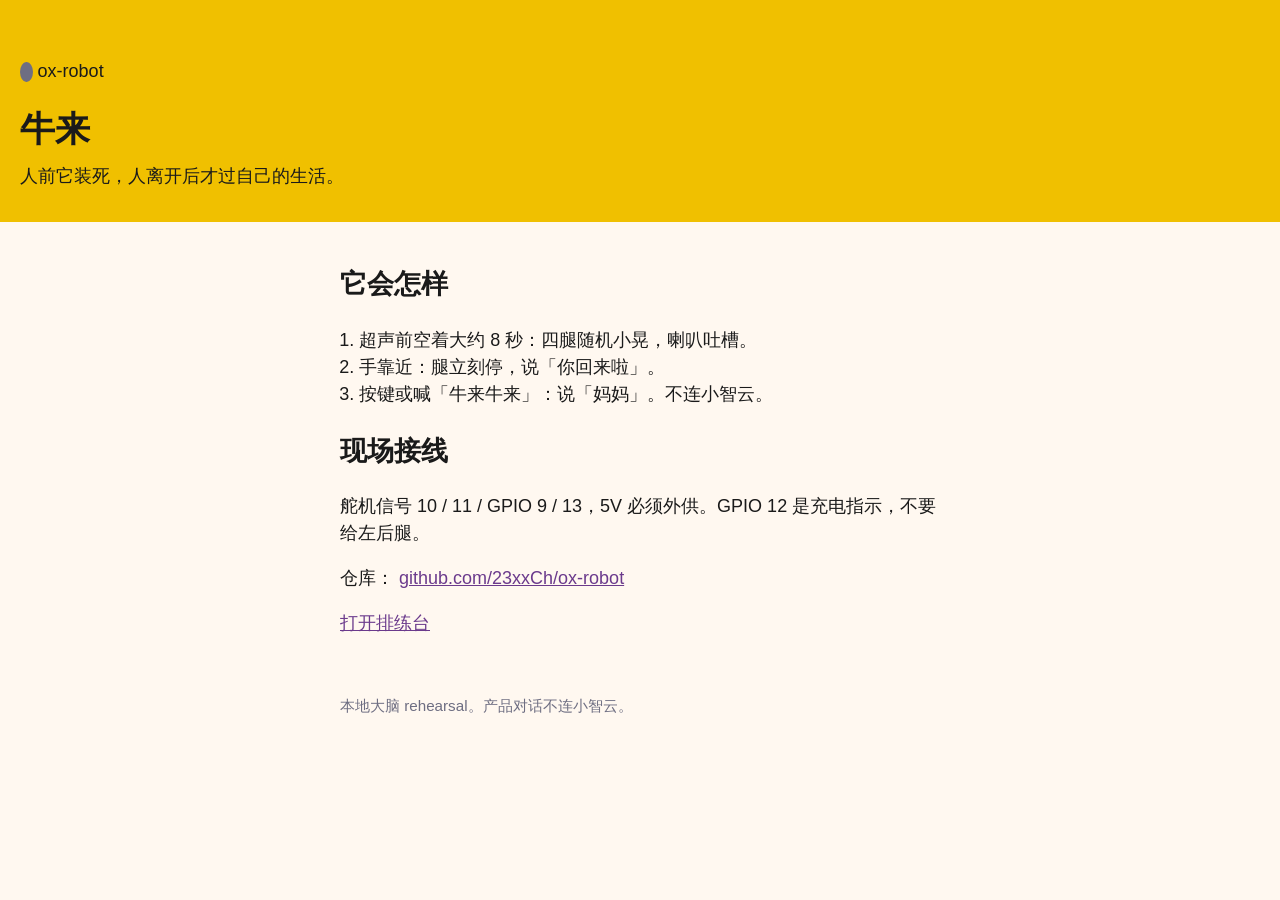
==== brain/app/web/life.html @ 6cf04709 "Add the public 牛来 /life page with red-green tests. GET /life is a static product page: freeze, greet" ====
<!DOCTYPE html>
<html lang="zh-CN">
  <head>
    <meta charset="utf-8" />
    <meta name="viewport" content="width=device-width, initial-scale=1" />
    <title>牛来 · 会装死的潮玩</title>
    <style>
      :root {
        --fur: #f0c000;
        --snout: #e8a8c8;
        --ink: #1a1a1a;
        --paper: #fff8f0;
        --mute: #6e6e82;
      }
      * { box-sizing: border-box; }
      body {
        margin: 0;
        font: 18px/1.5 "Segoe UI", "PingFang SC", sans-serif;
        background: var(--paper);
        color: var(--ink);
      }
      header {
        background: var(--fur);
        padding: 2.5rem 1.25rem 2rem;
      }
      main, footer { max-width: 40rem; margin: 0 auto; padding: 1.25rem; }
      h1 { margin: 0 0 0.4rem; font-size: 2.2rem; }
      .lede { margin: 0; font-size: 1.15rem; }
      ol { padding-left: 1.2rem; }
      a { color: #6b3a8c; }
      .note { color: var(--mute); font-size: 0.95rem; }
      .horn { display: inline-block; width: 0.7em; height: 1.1em; background: var(--mute); border-radius: 50%; vertical-align: middle; }
    </style>
  </head>
  <body>
    <header>
      <p><span class="horn" aria-hidden="true"></span> ox-robot</p>
      <h1>牛来</h1>
      <p class="lede">人前它装死，人离开后才过自己的生活。</p>
    </header>
    <main>
      <h2>它会怎样</h2>
      <ol>
        <li>超声前空着大约 8 秒：四腿随机小晃，喇叭吐槽。</li>
        <li>手靠近：腿立刻停，说「你回来啦」。</li>
        <li>按键或喊「牛来牛来」：说「妈妈」。不连小智云。</li>
      </ol>
      <h2>现场接线</h2>
      <p>舵机信号 10 / 11 / GPIO 9 / 13，5V 必须外供。GPIO 12 是充电指示，不要给左后腿。</p>
      <p>
        仓库：
        <a href="https://github.com/23xxCh/ox-robot">github.com/23xxCh/ox-robot</a>
      </p>
      <p><a href="/">打开排练台</a></p>
    </main>
    <footer class="note">本地大脑 rehearsal。产品对话不连小智云。</footer>
  </body>
</html>
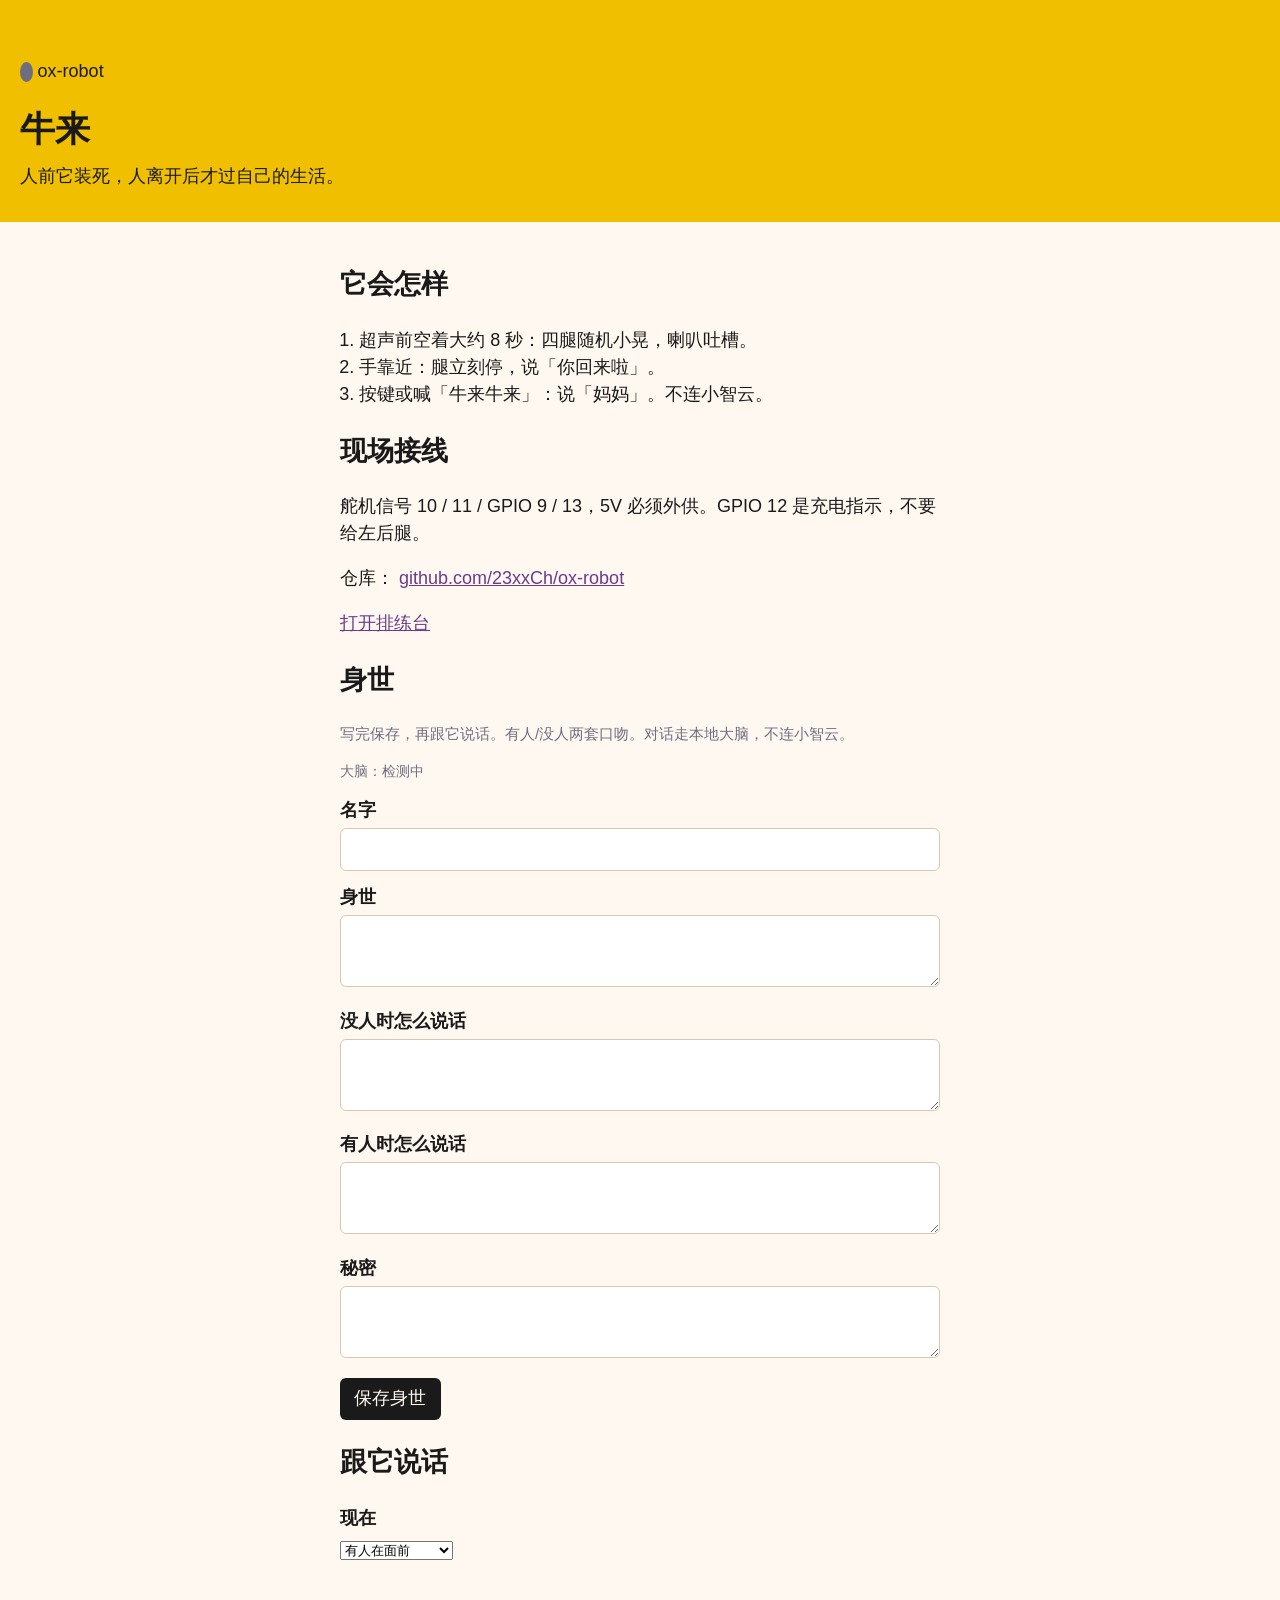
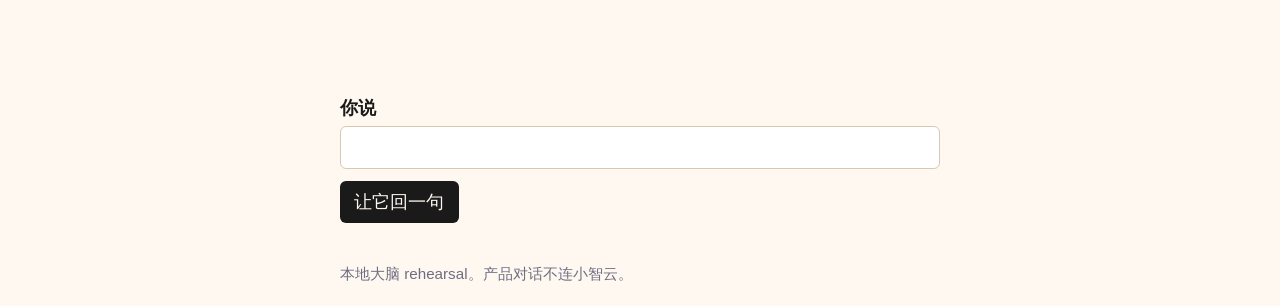
==== commit a329d1b6: "Let the /life page write 牛来's backstory and talk through an LLM. Presence splits alone-mutter versus" ====
--- a/brain/app/web/life.html
+++ b/brain/app/web/life.html
@@ -30,6 +30,33 @@
       a { color: #6b3a8c; }
       .note { color: var(--mute); font-size: 0.95rem; }
       .horn { display: inline-block; width: 0.7em; height: 1.1em; background: var(--mute); border-radius: 50%; vertical-align: middle; }
+      label { display: block; margin: 0.8rem 0 0.25rem; font-weight: 600; }
+      input, textarea {
+        width: 100%;
+        font: inherit;
+        padding: 0.45rem 0.55rem;
+        border: 1px solid #d8c8b0;
+        border-radius: 6px;
+        background: #fff;
+      }
+      textarea { min-height: 4.5rem; }
+      button {
+        margin-top: 0.75rem;
+        padding: 0.45rem 0.9rem;
+        font: inherit;
+        border: 0;
+        border-radius: 6px;
+        background: var(--ink);
+        color: var(--paper);
+        cursor: pointer;
+      }
+      #chat-log {
+        list-style: none;
+        padding: 0;
+        min-height: 6rem;
+      }
+      #chat-log li { margin: 0.4rem 0; }
+      #llm-badge { font-size: 0.9rem; color: var(--mute); }
     </style>
   </head>
   <body>
@@ -52,7 +79,40 @@
         <a href="https://github.com/23xxCh/ox-robot">github.com/23xxCh/ox-robot</a>
       </p>
       <p><a href="/">打开排练台</a></p>
+
+      <h2>身世</h2>
+      <p class="note">写完保存，再跟它说话。有人/没人两套口吻。对话走本地大脑，不连小智云。</p>
+      <p id="llm-badge">大脑：检测中</p>
+      <form id="origin-form">
+        <label for="origin-name">名字</label>
+        <input id="origin-name" name="name" maxlength="80" />
+        <label for="origin-backstory">身世</label>
+        <textarea id="origin-backstory" name="backstory"></textarea>
+        <label for="origin-alone">没人时怎么说话</label>
+        <textarea id="origin-alone" name="alone"></textarea>
+        <label for="origin-public">有人时怎么说话</label>
+        <textarea id="origin-public" name="public"></textarea>
+        <label for="origin-secret">秘密</label>
+        <textarea id="origin-secret" name="secret"></textarea>
+        <button type="submit" id="origin-save">保存身世</button>
+      </form>
+
+      <h2>跟它说话</h2>
+      <p>
+        <label for="chat-presence">现在</label>
+        <select id="chat-presence">
+          <option value="PRESENT">有人在面前</option>
+          <option value="ABSENT">没人，它自己过</option>
+        </select>
+      </p>
+      <ol id="chat-log"></ol>
+      <form id="chat-form">
+        <label for="chat-text">你说</label>
+        <input id="chat-text" maxlength="500" autocomplete="off" />
+        <button type="submit">让它回一句</button>
+      </form>
     </main>
     <footer class="note">本地大脑 rehearsal。产品对话不连小智云。</footer>
+    <script src="/web/life.js" defer></script>
   </body>
 </html>
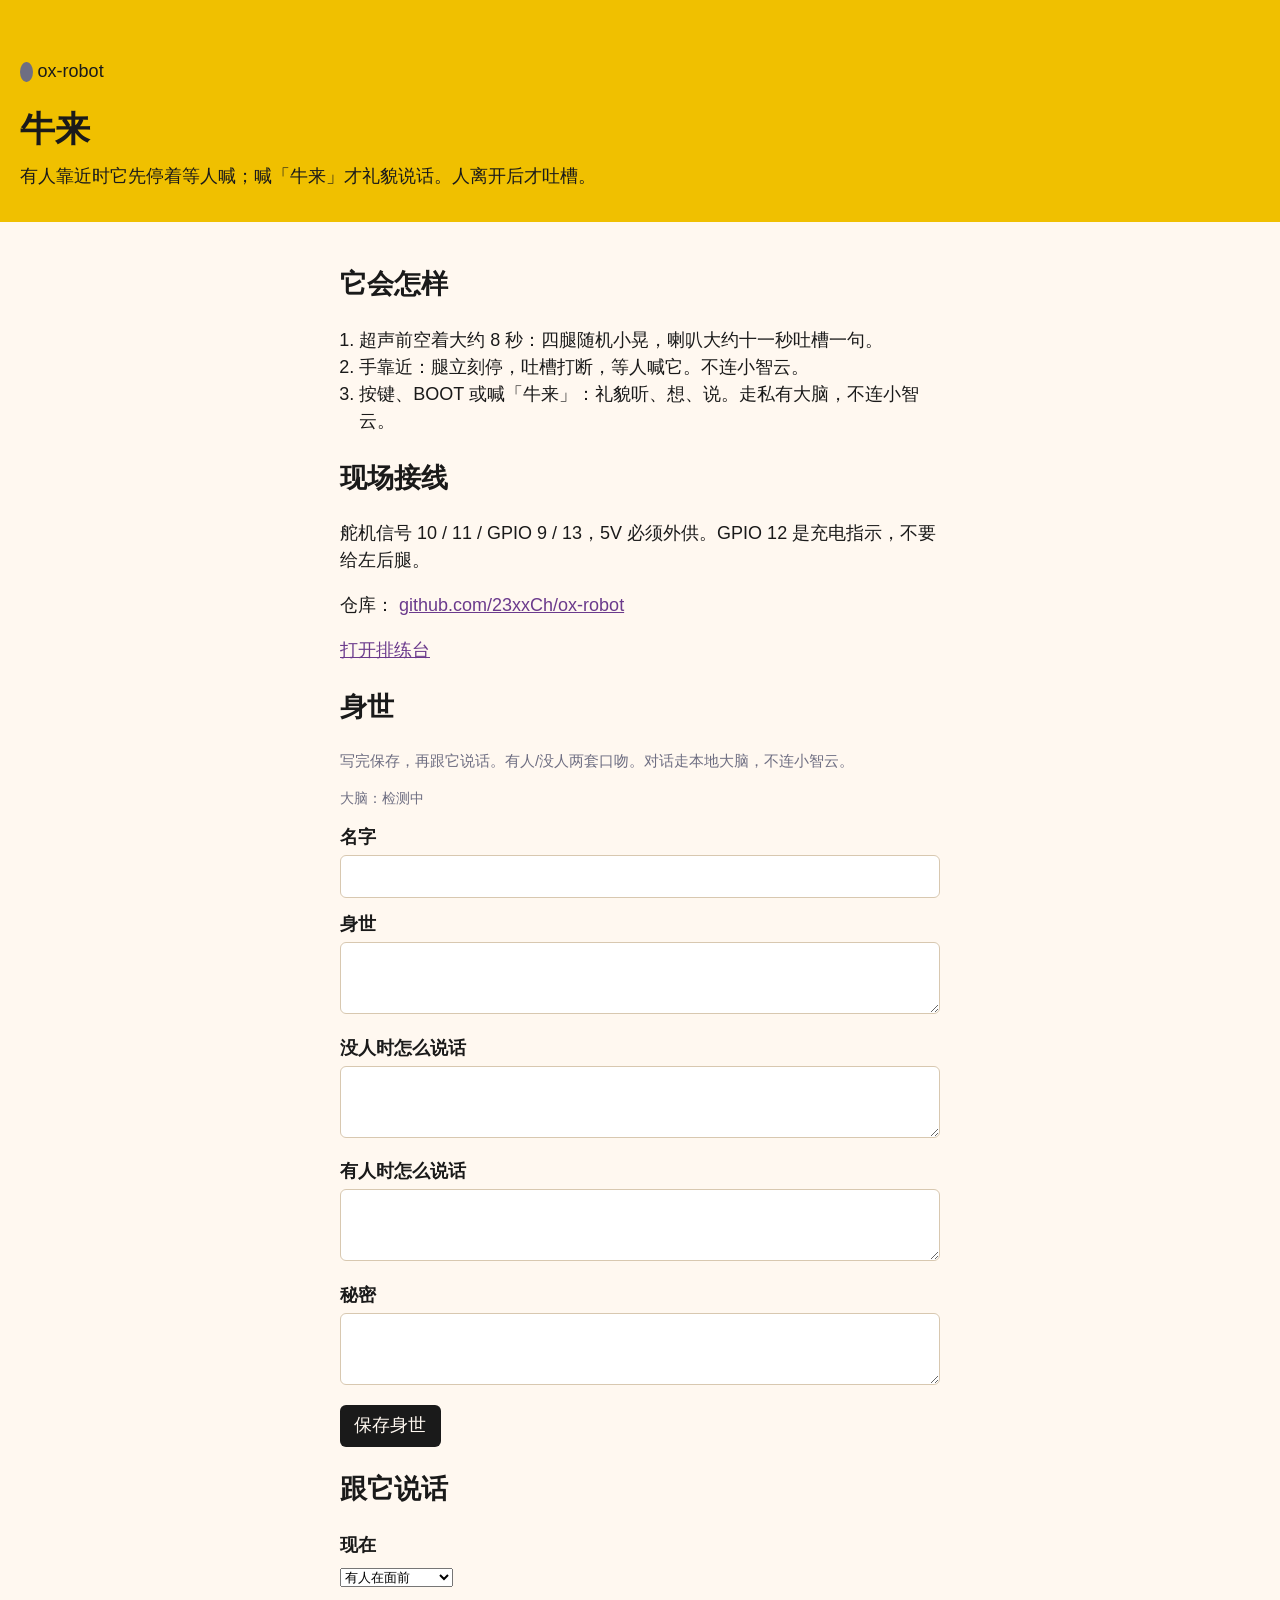
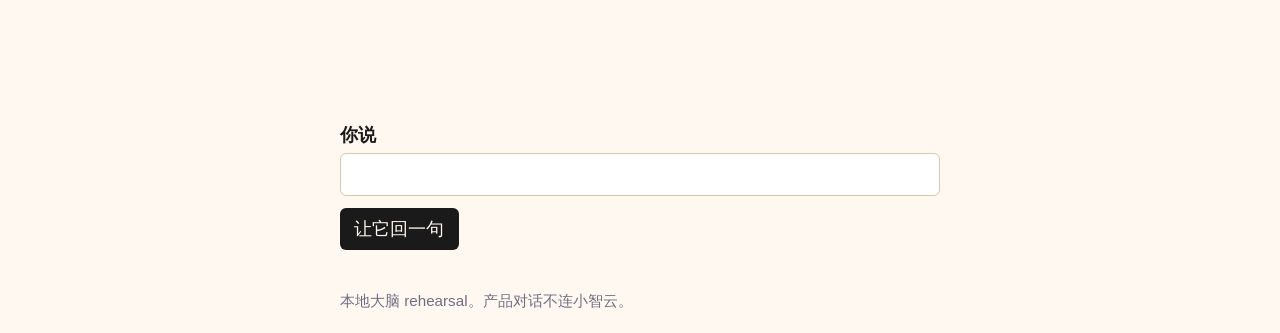
==== commit 69467fbf: "Align demo docs and brain to locked polite-chat product. PRESENT near freezes and aborts roast; wake" ====
--- a/brain/app/web/life.html
+++ b/brain/app/web/life.html
@@ -63,14 +63,14 @@
     <header>
       <p><span class="horn" aria-hidden="true"></span> ox-robot</p>
       <h1>牛来</h1>
-      <p class="lede">人前它装死，人离开后才过自己的生活。</p>
+      <p class="lede">有人靠近时它先停着等人喊；喊「牛来」才礼貌说话。人离开后才吐槽。</p>
     </header>
     <main>
       <h2>它会怎样</h2>
       <ol>
-        <li>超声前空着大约 8 秒：四腿随机小晃，喇叭吐槽。</li>
-        <li>手靠近：腿立刻停，说「你回来啦」。</li>
-        <li>按键或喊「牛来牛来」：说「妈妈」。不连小智云。</li>
+        <li>超声前空着大约 8 秒：四腿随机小晃，喇叭大约十一秒吐槽一句。</li>
+        <li>手靠近：腿立刻停，吐槽打断，等人喊它。不连小智云。</li>
+        <li>按键、BOOT 或喊「牛来」：礼貌听、想、说。走私有大脑，不连小智云。</li>
       </ol>
       <h2>现场接线</h2>
       <p>舵机信号 10 / 11 / GPIO 9 / 13，5V 必须外供。GPIO 12 是充电指示，不要给左后腿。</p>
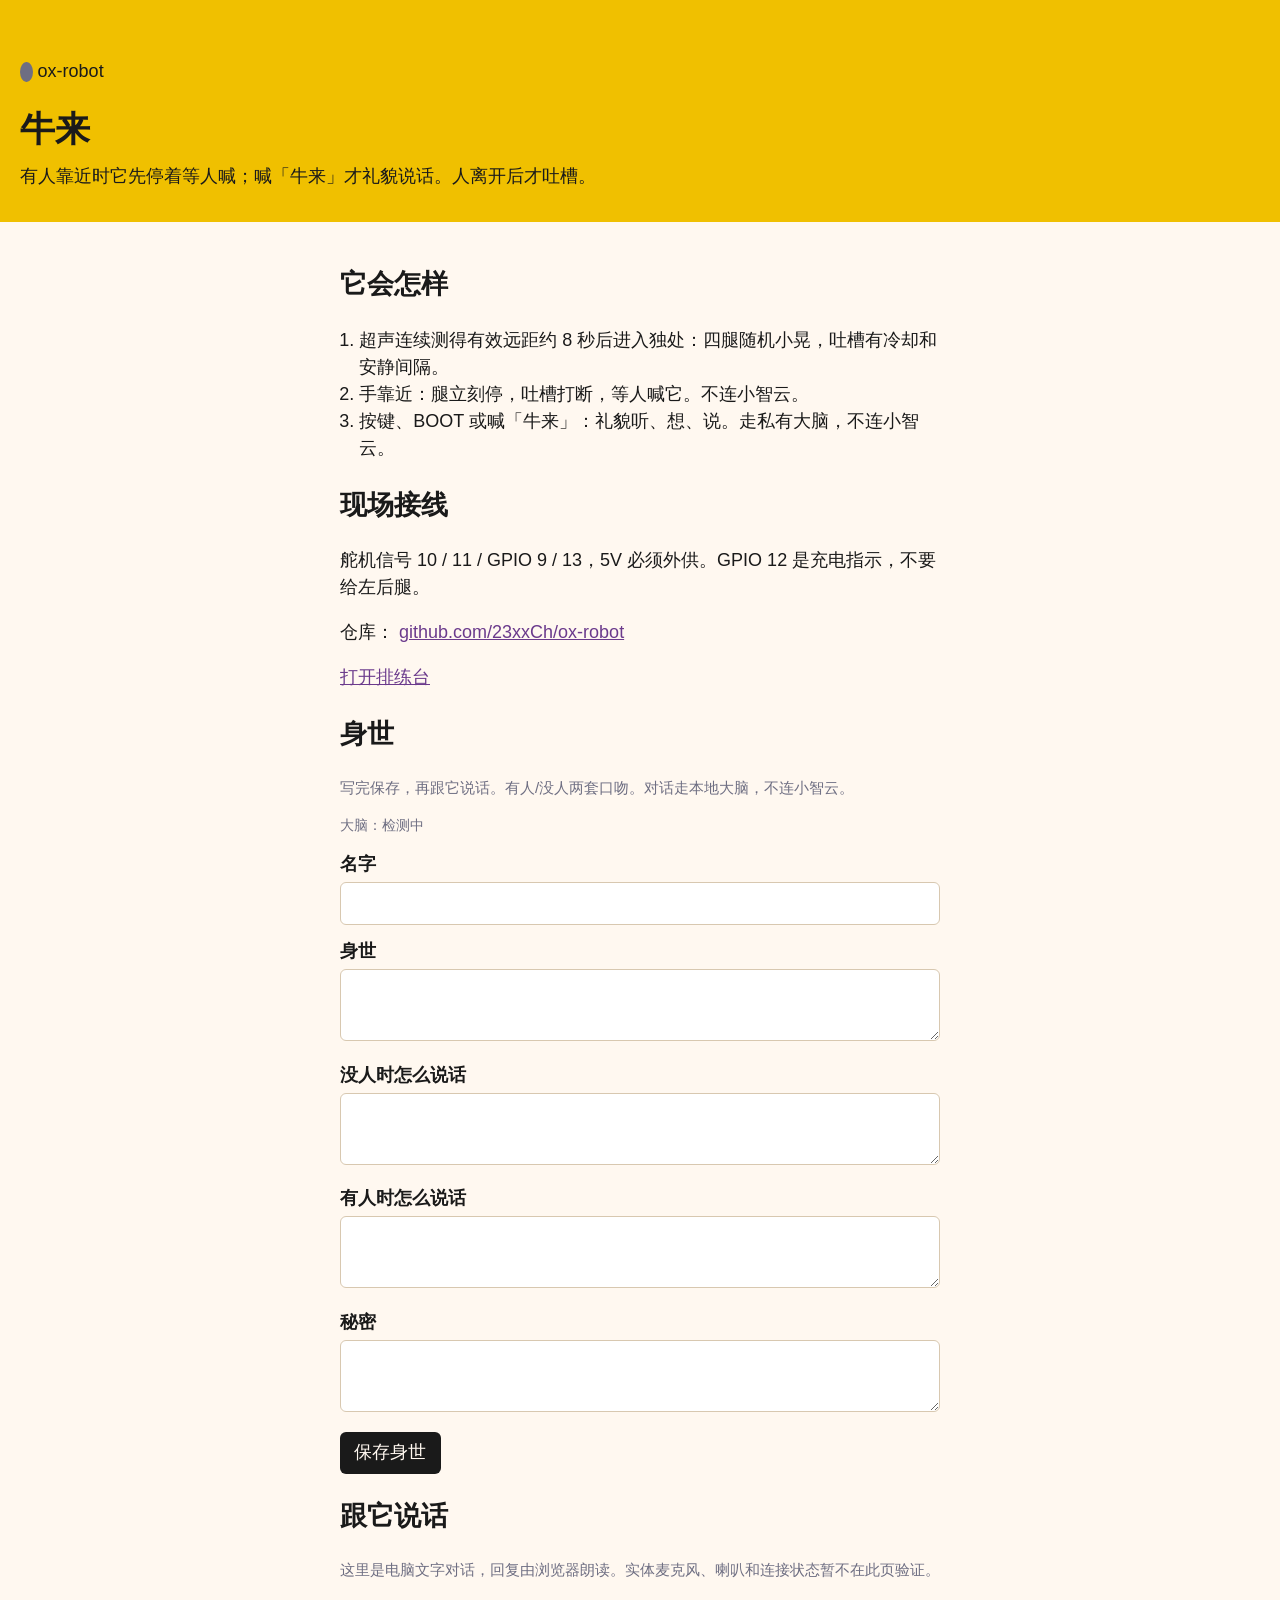
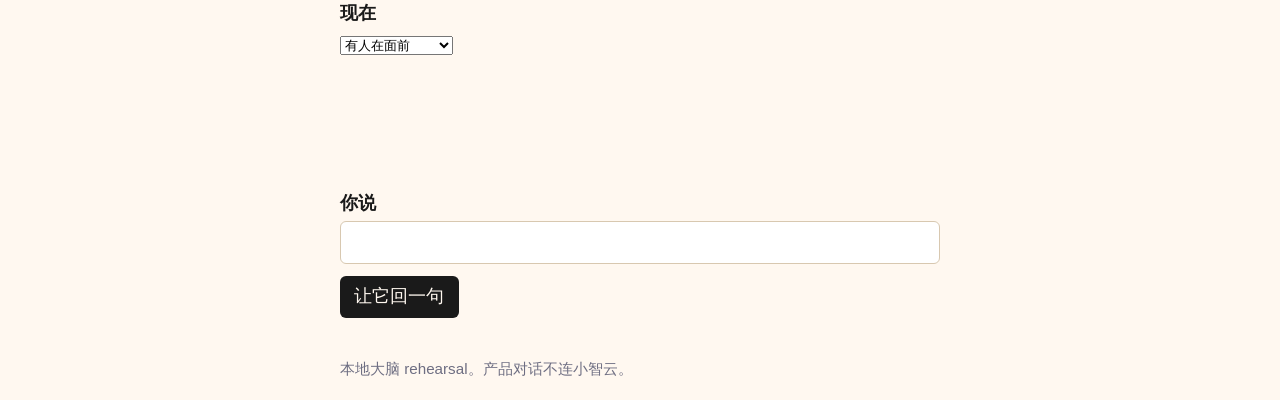
==== commit cd464240: "fix(loop-1.0): stabilize device dialogue and authentication Sync the verified firmware and backend s" ====
--- a/brain/app/web/life.html
+++ b/brain/app/web/life.html
@@ -68,7 +68,7 @@
     <main>
       <h2>它会怎样</h2>
       <ol>
-        <li>超声前空着大约 8 秒：四腿随机小晃，喇叭大约十一秒吐槽一句。</li>
+        <li>超声连续测得有效远距约 8 秒后进入独处：四腿随机小晃，吐槽有冷却和安静间隔。</li>
         <li>手靠近：腿立刻停，吐槽打断，等人喊它。不连小智云。</li>
         <li>按键、BOOT 或喊「牛来」：礼貌听、想、说。走私有大脑，不连小智云。</li>
       </ol>
@@ -98,6 +98,7 @@
       </form>
 
       <h2>跟它说话</h2>
+      <p class="note">这里是电脑文字对话，回复由浏览器朗读。实体麦克风、喇叭和连接状态暂不在此页验证。</p>
       <p>
         <label for="chat-presence">现在</label>
         <select id="chat-presence">
